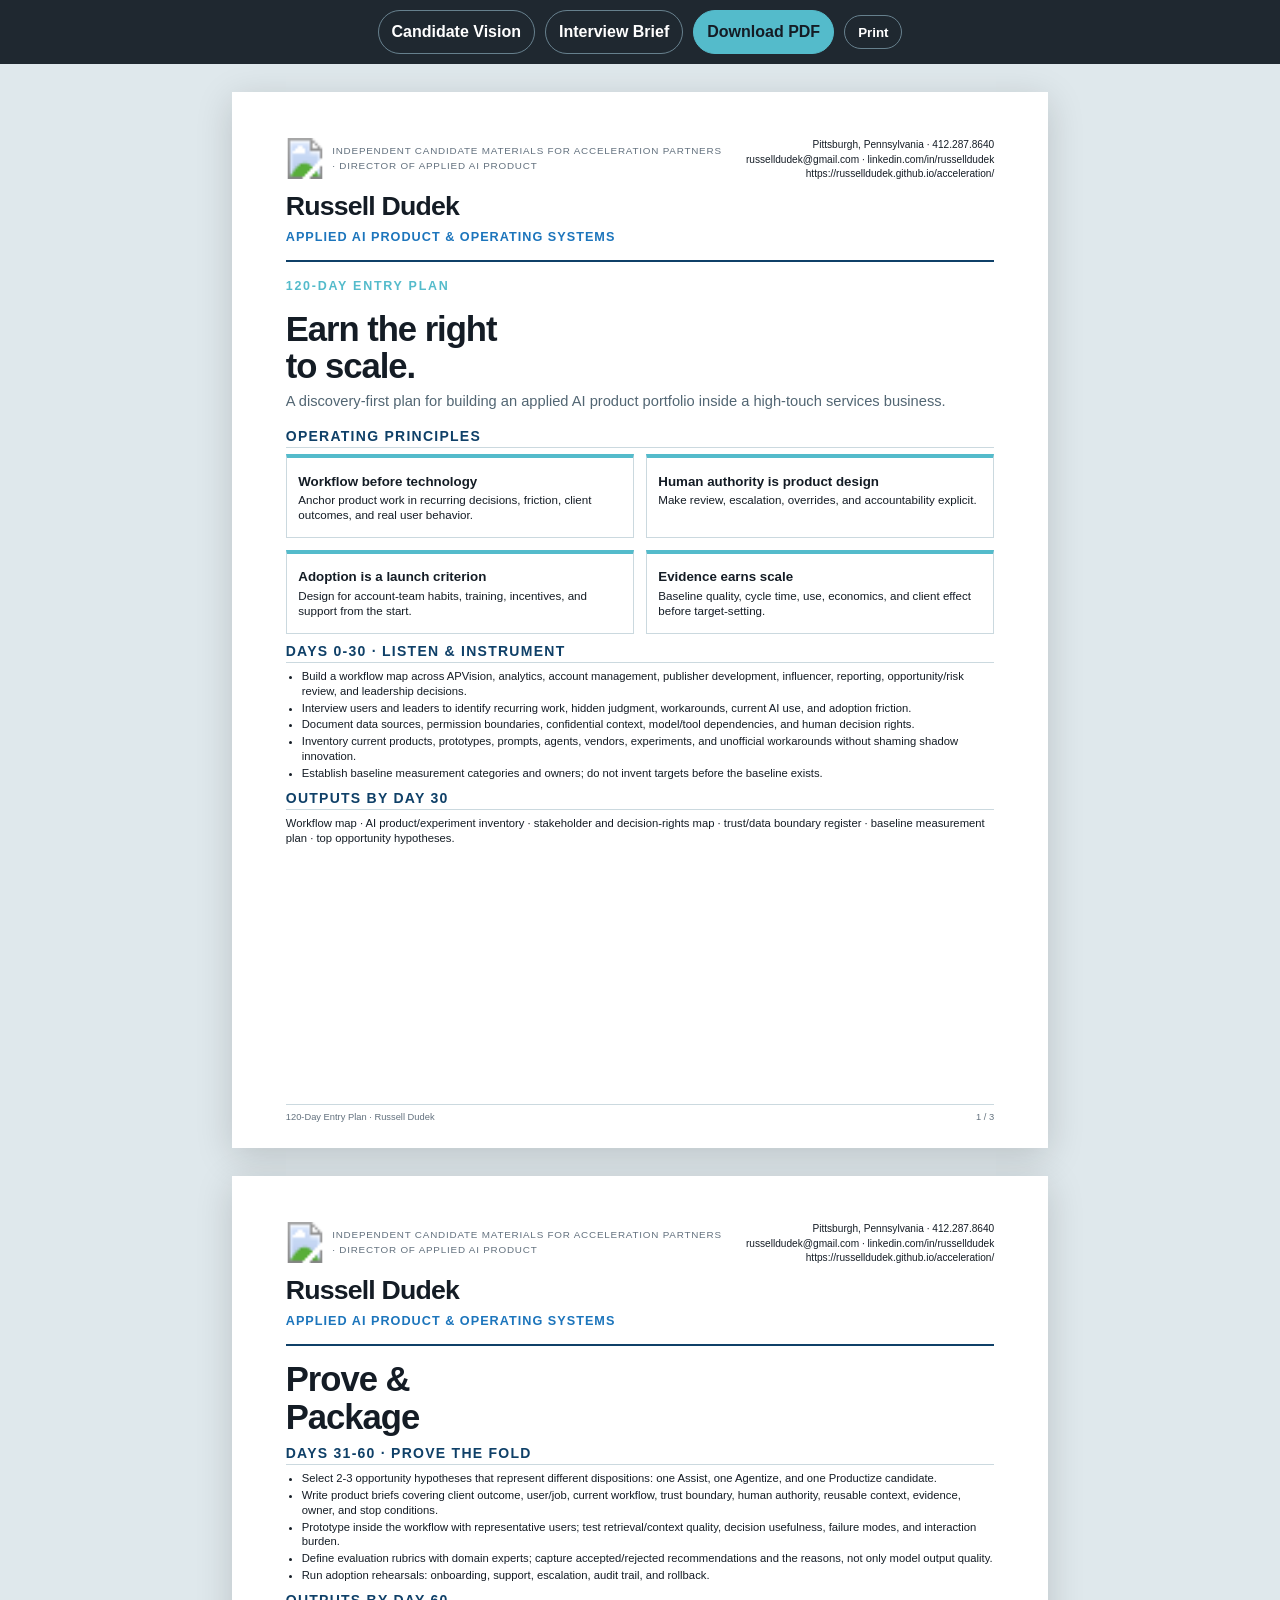
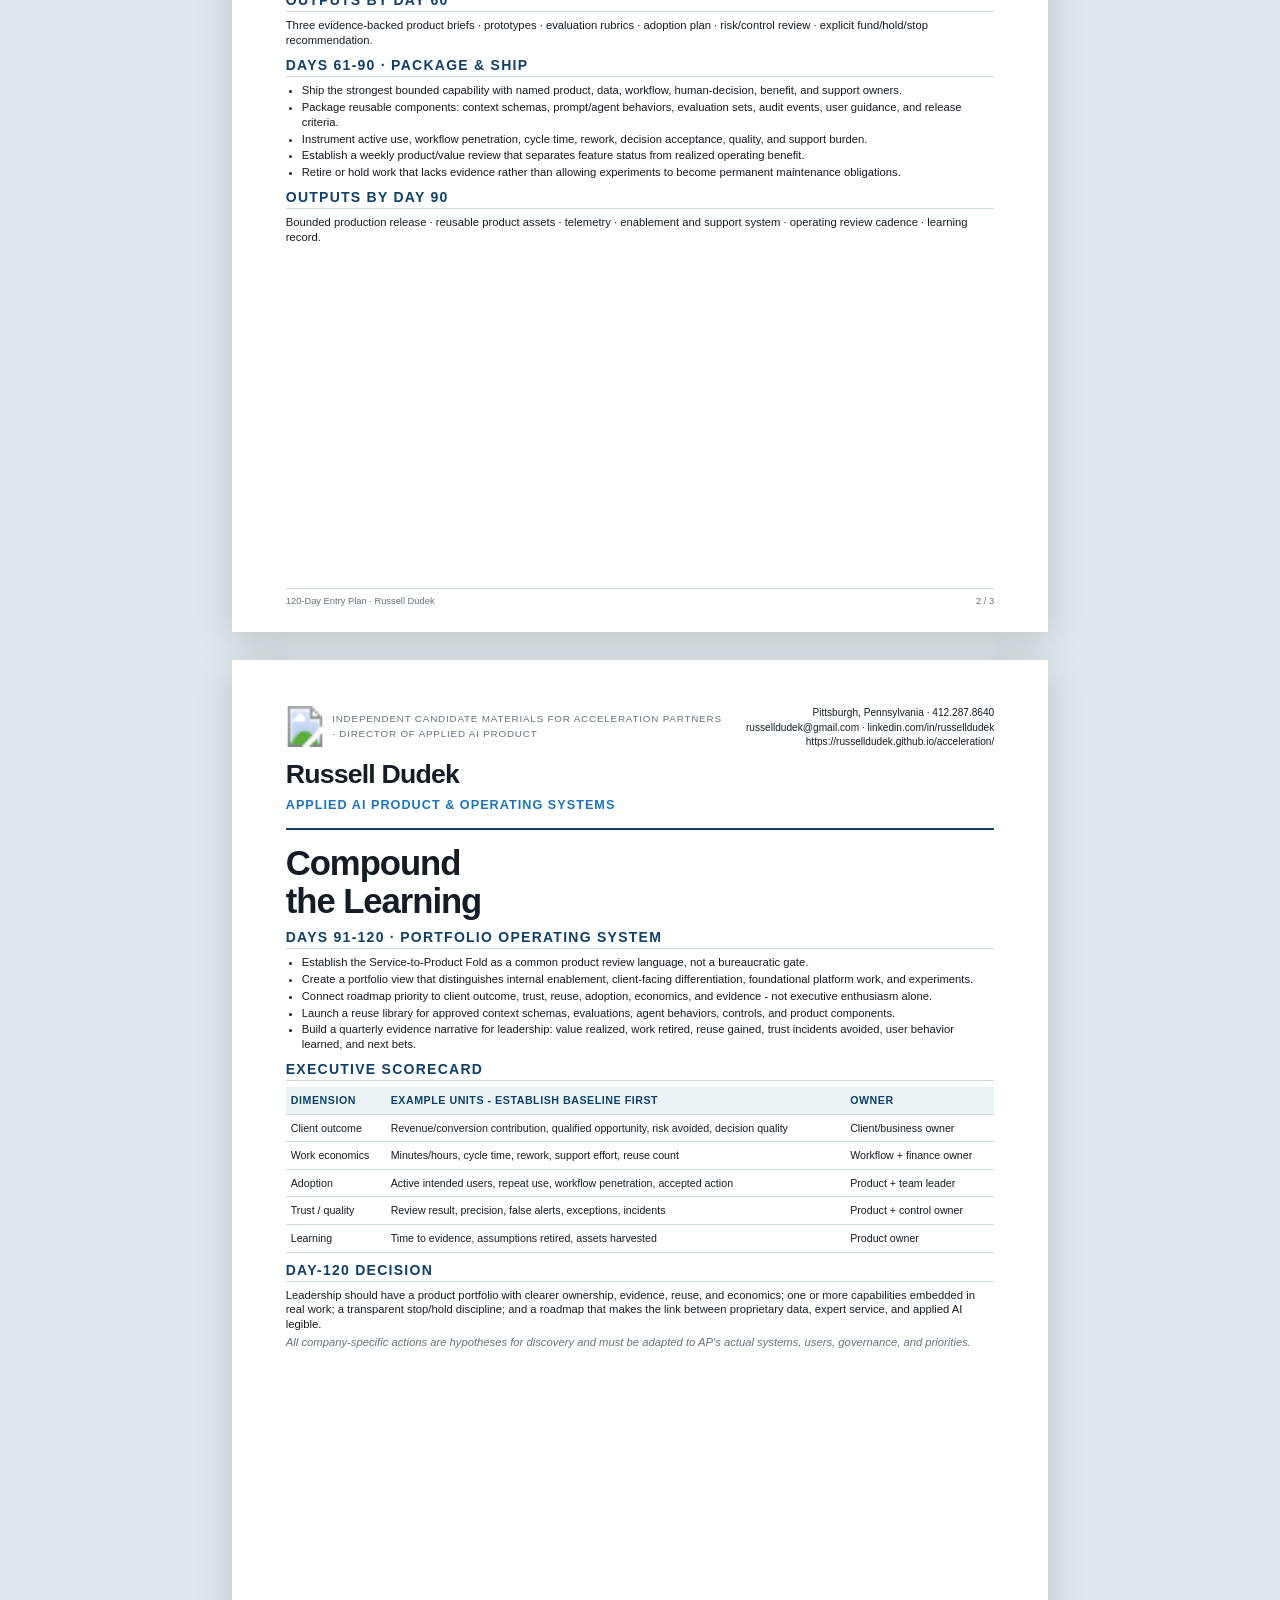
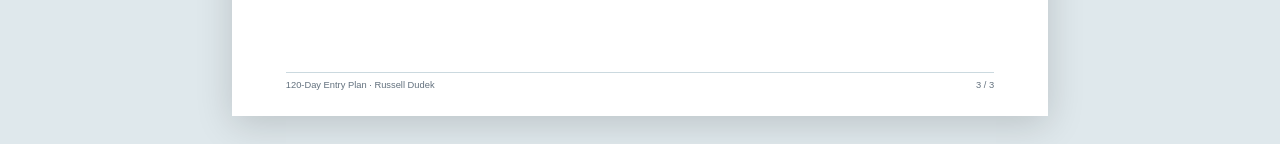
==== 120-day-plan.html @ 268d66cc "Add 120-day entry plan route" ====
<!doctype html><html lang="en"><head><meta charset="utf-8"><meta name="viewport" content="width=device-width,initial-scale=1"><title>120-Day Entry Plan</title><link rel="stylesheet" href="brand-tokens.css"><link rel="stylesheet" href="styles.css"></head><body class="doc-body"><div class="doc-actions"><a href="index.html">Candidate Vision</a><a href="interview-brief.html">Interview Brief</a><a class="download" href="docs/russell-dudek-acceleration-partners-120-day-entry-plan.pdf">Download PDF</a><button onclick="window.print()">Print</button></div><main class="document-stack"><section class="doc-page"><header class="doc-header"><div><div class="doc-company"><img src="assets/brand/ap-logo-lockup.svg" alt=""><span>Independent candidate materials for Acceleration Partners · Director of Applied AI Product</span></div><div class="doc-name">Russell Dudek</div><div class="doc-role">APPLIED AI PRODUCT & OPERATING SYSTEMS</div></div><div class="doc-contact">Pittsburgh, Pennsylvania · <a href="tel:+14122878640">412.287.8640</a><br><a href="mailto:russelldudek@gmail.com">russelldudek@gmail.com</a> · <a href="https://www.linkedin.com/in/russelldudek">linkedin.com/in/russelldudek</a><br><a href="https://russelldudek.github.io/acceleration/">https://russelldudek.github.io/acceleration/</a></div></header><div class="eyebrow">120-Day Entry Plan</div><h1 class="report-title">Earn the right to scale.</h1><p class="report-deck">A discovery-first plan for building an applied AI product portfolio inside a high-touch services business.</p><h2>Operating Principles</h2><div class="report-grid"><div class="report-card"><h3>Workflow before technology</h3><p>Anchor product work in recurring decisions, friction, client outcomes, and real user behavior.</p></div><div class="report-card"><h3>Human authority is product design</h3><p>Make review, escalation, overrides, and accountability explicit.</p></div><div class="report-card"><h3>Adoption is a launch criterion</h3><p>Design for account-team habits, training, incentives, and support from the start.</p></div><div class="report-card"><h3>Evidence earns scale</h3><p>Baseline quality, cycle time, use, economics, and client effect before target-setting.</p></div></div><h2>Days 0-30 · Listen & Instrument</h2><ul><li>Build a workflow map across APVision, analytics, account management, publisher development, influencer, reporting, opportunity/risk review, and leadership decisions.</li><li>Interview users and leaders to identify recurring work, hidden judgment, workarounds, current AI use, and adoption friction.</li><li>Document data sources, permission boundaries, confidential context, model/tool dependencies, and human decision rights.</li><li>Inventory current products, prototypes, prompts, agents, vendors, experiments, and unofficial workarounds without shaming shadow innovation.</li><li>Establish baseline measurement categories and owners; do not invent targets before the baseline exists.</li></ul><h2>Outputs by Day 30</h2><p>Workflow map · AI product/experiment inventory · stakeholder and decision-rights map · trust/data boundary register · baseline measurement plan · top opportunity hypotheses.</p><div class="footer-page"><span>120-Day Entry Plan · Russell Dudek</span><span>1 / 3</span></div></section><section class="doc-page"><header class="doc-header"><div><div class="doc-company"><img src="assets/brand/ap-logo-lockup.svg" alt=""><span>Independent candidate materials for Acceleration Partners · Director of Applied AI Product</span></div><div class="doc-name">Russell Dudek</div><div class="doc-role">APPLIED AI PRODUCT & OPERATING SYSTEMS</div></div><div class="doc-contact">Pittsburgh, Pennsylvania · <a href="tel:+14122878640">412.287.8640</a><br><a href="mailto:russelldudek@gmail.com">russelldudek@gmail.com</a> · <a href="https://www.linkedin.com/in/russelldudek">linkedin.com/in/russelldudek</a><br><a href="https://russelldudek.github.io/acceleration/">https://russelldudek.github.io/acceleration/</a></div></header><h1 class="report-title">Prove & Package</h1><h2>Days 31-60 · Prove the Fold</h2><ul><li>Select 2-3 opportunity hypotheses that represent different dispositions: one Assist, one Agentize, and one Productize candidate.</li><li>Write product briefs covering client outcome, user/job, current workflow, trust boundary, human authority, reusable context, evidence, owner, and stop conditions.</li><li>Prototype inside the workflow with representative users; test retrieval/context quality, decision usefulness, failure modes, and interaction burden.</li><li>Define evaluation rubrics with domain experts; capture accepted/rejected recommendations and the reasons, not only model output quality.</li><li>Run adoption rehearsals: onboarding, support, escalation, audit trail, and rollback.</li></ul><h2>Outputs by Day 60</h2><p>Three evidence-backed product briefs · prototypes · evaluation rubrics · adoption plan · risk/control review · explicit fund/hold/stop recommendation.</p><h2>Days 61-90 · Package & Ship</h2><ul><li>Ship the strongest bounded capability with named product, data, workflow, human-decision, benefit, and support owners.</li><li>Package reusable components: context schemas, prompt/agent behaviors, evaluation sets, audit events, user guidance, and release criteria.</li><li>Instrument active use, workflow penetration, cycle time, rework, decision acceptance, quality, and support burden.</li><li>Establish a weekly product/value review that separates feature status from realized operating benefit.</li><li>Retire or hold work that lacks evidence rather than allowing experiments to become permanent maintenance obligations.</li></ul><h2>Outputs by Day 90</h2><p>Bounded production release · reusable product assets · telemetry · enablement and support system · operating review cadence · learning record.</p><div class="footer-page"><span>120-Day Entry Plan · Russell Dudek</span><span>2 / 3</span></div></section><section class="doc-page"><header class="doc-header"><div><div class="doc-company"><img src="assets/brand/ap-logo-lockup.svg" alt=""><span>Independent candidate materials for Acceleration Partners · Director of Applied AI Product</span></div><div class="doc-name">Russell Dudek</div><div class="doc-role">APPLIED AI PRODUCT & OPERATING SYSTEMS</div></div><div class="doc-contact">Pittsburgh, Pennsylvania · <a href="tel:+14122878640">412.287.8640</a><br><a href="mailto:russelldudek@gmail.com">russelldudek@gmail.com</a> · <a href="https://www.linkedin.com/in/russelldudek">linkedin.com/in/russelldudek</a><br><a href="https://russelldudek.github.io/acceleration/">https://russelldudek.github.io/acceleration/</a></div></header><h1 class="report-title">Compound the Learning</h1><h2>Days 91-120 · Portfolio Operating System</h2><ul><li>Establish the Service-to-Product Fold as a common product review language, not a bureaucratic gate.</li><li>Create a portfolio view that distinguishes internal enablement, client-facing differentiation, foundational platform work, and experiments.</li><li>Connect roadmap priority to client outcome, trust, reuse, adoption, economics, and evidence - not executive enthusiasm alone.</li><li>Launch a reuse library for approved context schemas, evaluations, agent behaviors, controls, and product components.</li><li>Build a quarterly evidence narrative for leadership: value realized, work retired, reuse gained, trust incidents avoided, user behavior learned, and next bets.</li></ul><h2>Executive Scorecard</h2><table class="mini-table"><tr><th>Dimension</th><th>Example units - establish baseline first</th><th>Owner</th></tr><tr><td>Client outcome</td><td>Revenue/conversion contribution, qualified opportunity, risk avoided, decision quality</td><td>Client/business owner</td></tr><tr><td>Work economics</td><td>Minutes/hours, cycle time, rework, support effort, reuse count</td><td>Workflow + finance owner</td></tr><tr><td>Adoption</td><td>Active intended users, repeat use, workflow penetration, accepted action</td><td>Product + team leader</td></tr><tr><td>Trust / quality</td><td>Review result, precision, false alerts, exceptions, incidents</td><td>Product + control owner</td></tr><tr><td>Learning</td><td>Time to evidence, assumptions retired, assets harvested</td><td>Product owner</td></tr></table><h2>Day-120 Decision</h2><p>Leadership should have a product portfolio with clearer ownership, evidence, reuse, and economics; one or more capabilities embedded in real work; a transparent stop/hold discipline; and a roadmap that makes the link between proprietary data, expert service, and applied AI legible.</p><p class="confidentiality-note">All company-specific actions are hypotheses for discovery and must be adapted to AP's actual systems, users, governance, and priorities.</p><div class="footer-page"><span>120-Day Entry Plan · Russell Dudek</span><span>3 / 3</span></div></section></main></body></html>
---- brand-tokens.css ----
:root {
  --ap-teal: #54bbcb; /* source-sampled from official site SVG/CSS */
  --ap-blue: #1c75bc; /* source-sampled from official site SVG/CSS */
  --ap-navy: #0f4068; /* source-sampled from official site SVG/CSS */
  --ap-ink: #141c25; /* source-sampled from official site SVG/CSS */
  --ap-red: #ee3d3a; /* source-sampled from official wordmark asset */
  --paper: #f7fafb;
  --white: #ffffff;
  --muted: #63717e;
  --line: #cbd9df;
  --campaign-gold: #e9b85b; /* candidate-original, subordinate role accent */
  --success: #187b63;
  --hold: #a45722;
  --shadow: 0 18px 50px rgba(15,64,104,.13);
  --radius: 18px;
  --font-display: "Avenir Next", "Century Gothic", "Trebuchet MS", sans-serif;
  --font-body: "Segoe UI", Arial, sans-serif;
  --font-mono: "SFMono-Regular", Consolas, monospace;
}
---- styles.css ----
*{box-sizing:border-box}html{scroll-behavior:smooth}body{margin:0;background:var(--paper);color:var(--ap-ink);font-family:var(--font-body);line-height:1.55}a{color:var(--ap-navy);text-underline-offset:3px}img{max-width:100%;height:auto}.skip-link{position:absolute;left:-9999px}.skip-link:focus{left:1rem;top:1rem;background:#fff;padding:.7rem 1rem;z-index:1000}.site-nav{position:sticky;top:0;z-index:50;background:rgba(247,250,251,.94);backdrop-filter:blur(14px);border-bottom:1px solid rgba(15,64,104,.12)}.nav-inner{max-width:1180px;margin:auto;display:flex;align-items:center;justify-content:space-between;padding:.72rem 1.25rem}.candidate-id{font-family:var(--font-display);font-weight:800;letter-spacing:.02em}.nav-links{display:flex;gap:.95rem;align-items:center;flex-wrap:wrap}.nav-links a{text-decoration:none;font-size:.86rem;font-weight:700}.nav-links .nav-cta{background:var(--ap-navy);color:#fff;padding:.55rem .82rem;border-radius:999px}.hero{background:var(--ap-ink);color:#fff;overflow:hidden;position:relative}.hero:before{content:"";position:absolute;inset:-25% -15% auto 45%;height:750px;background:radial-gradient(circle,rgba(84,187,203,.22),transparent 64%);pointer-events:none}.hero-grid{max-width:1180px;margin:auto;display:grid;grid-template-columns:minmax(0,1.02fr) minmax(380px,.98fr);gap:3rem;padding:4.8rem 1.25rem 5rem;align-items:center}.company-lockup{display:flex;align-items:center;gap:1.1rem;margin-bottom:2.1rem}.logo-card{background:#fff;border-radius:12px;padding:.75rem .85rem;width:150px;box-shadow:0 12px 30px rgba(0,0,0,.25)}.lockup-copy{font-size:.77rem;letter-spacing:.14em;text-transform:uppercase;color:#b8ced8}.eyebrow{font-family:var(--font-display);font-weight:800;letter-spacing:.14em;text-transform:uppercase;font-size:.78rem;color:var(--ap-teal)}h1,h2,h3{font-family:var(--font-display);line-height:1.08;margin:0 0 .6em}h1{font-size:clamp(2.85rem,6vw,5.8rem);letter-spacing:-.045em;max-width:11ch}.hero h1 em{font-style:normal;color:var(--ap-teal)}.lead{font-size:1.2rem;color:#dce8ed;max-width:59ch}.hero-note{margin-top:1.35rem;border-left:3px solid var(--campaign-gold);padding-left:1rem;color:#d7e4e8}.hero-actions{display:flex;gap:.75rem;flex-wrap:wrap;margin-top:1.8rem}.button{display:inline-flex;align-items:center;justify-content:center;gap:.45rem;text-decoration:none;border:1px solid transparent;border-radius:999px;padding:.77rem 1.05rem;font-weight:800;cursor:pointer;font:inherit}.button.primary{background:var(--ap-teal);color:var(--ap-ink)}.button.secondary{border-color:#6e8997;color:#fff;background:transparent}.button.light{background:#fff;color:var(--ap-navy)}.button.ghost{border-color:var(--line);background:#fff;color:var(--ap-navy)}.fold-stage{position:relative;min-height:520px;display:grid;place-items:center}.fold-sheet{width:min(430px,90vw);aspect-ratio:1.08;position:relative;perspective:1200px;filter:drop-shadow(0 26px 40px rgba(0,0,0,.35))}.fold-core{position:absolute;inset:23% 24%;background:#fff;color:var(--ap-ink);display:grid;place-items:center;text-align:center;border-radius:10px;padding:1rem;z-index:5;box-shadow:inset 0 0 0 2px rgba(15,64,104,.15)}.fold-core strong{font-family:var(--font-display);font-size:1.2rem}.fold-core span{font-size:.72rem;color:var(--muted);text-transform:uppercase;letter-spacing:.1em}.fold-face{position:absolute;width:52%;height:43%;display:flex;flex-direction:column;justify-content:space-between;padding:1rem;border:1px solid rgba(255,255,255,.35);backface-visibility:hidden;transition:transform .8s cubic-bezier(.2,.8,.2,1),opacity .4s,filter .4s}.fold-face b{font-family:var(--font-display);font-size:1rem}.fold-face small{font-size:.72rem}.face-a{left:24%;top:0;background:var(--ap-teal);color:var(--ap-ink);transform-origin:bottom center;transform:rotateX(26deg)}.face-b{right:0;top:28%;background:var(--ap-blue);color:#fff;transform-origin:left center;transform:rotateY(-32deg)}.face-c{left:24%;bottom:0;background:var(--campaign-gold);color:var(--ap-ink);transform-origin:top center;transform:rotateX(-28deg)}.face-d{left:0;top:28%;background:var(--ap-navy);color:#fff;transform-origin:right center;transform:rotateY(31deg)}.fold-sheet[data-result="human"] .face-b,.fold-sheet[data-result="human"] .face-c{filter:grayscale(.85);opacity:.42;transform:rotateY(0) scale(.92)}.fold-sheet[data-result="assist"] .face-c{filter:grayscale(.8);opacity:.5;transform:rotateX(0) scale(.94)}.fold-sheet[data-result="agentize"] .face-a,.fold-sheet[data-result="agentize"] .face-b,.fold-sheet[data-result="agentize"] .face-d{animation:breath 2.8s ease-in-out infinite}.fold-sheet[data-result="productize"] .fold-face{animation:locked 3.6s ease-in-out infinite}.resolution-chip{position:absolute;right:0;bottom:-2.2rem;background:#fff;color:var(--ap-ink);padding:.7rem .9rem;border-radius:999px;font-weight:900;font-family:var(--font-display);box-shadow:var(--shadow);z-index:8}.resolution-chip:before{content:"Disposition: ";color:var(--muted);font-weight:500}.section{padding:5.5rem 1.25rem}.section-inner{max-width:1120px;margin:auto}.section-head{display:grid;grid-template-columns:.55fr 1.2fr;gap:2rem;align-items:start;margin-bottom:2.8rem}.section-head h2{font-size:clamp(2rem,4vw,3.65rem);letter-spacing:-.03em}.section-head p{font-size:1.08rem;color:#536572;margin:0}.pressure-band{background:#fff}.tension-path{display:grid;grid-template-columns:repeat(5,1fr);gap:0;border-top:1px solid var(--line);border-bottom:1px solid var(--line)}.tension{padding:1.35rem 1.05rem;position:relative}.tension:not(:last-child){border-right:1px solid var(--line)}.tension .num{font-family:var(--font-mono);color:var(--ap-blue);font-weight:800;font-size:.76rem}.tension h3{font-size:1.02rem;margin:.65rem 0}.tension p{font-size:.88rem;color:var(--muted);margin:0}.mandate{background:linear-gradient(135deg,var(--ap-navy),#0b2c47);color:#fff}.mandate-grid{display:grid;grid-template-columns:1.15fr .85fr;gap:3rem}.mandate blockquote{font-family:var(--font-display);font-size:clamp(2rem,4.2vw,3.9rem);line-height:1.08;margin:0;letter-spacing:-.035em}.mandate blockquote span{color:var(--ap-teal)}.mandate-aside{border-left:1px solid #4b738c;padding-left:1.5rem}.mandate-aside p{color:#d4e2e9}.public-facts{display:grid;grid-template-columns:repeat(3,1fr);gap:.7rem;margin-top:1.5rem}.fact{background:rgba(255,255,255,.07);padding:1rem;border-radius:12px}.fact strong{display:block;font-family:var(--font-display);font-size:1.45rem;color:var(--campaign-gold)}.lab{background:#eaf3f6}.lab-shell{display:grid;grid-template-columns:280px 1fr;gap:1.4rem;align-items:stretch}.scenario-list{display:flex;flex-direction:column;gap:.65rem}.scenario{border:1px solid var(--line);background:#fff;color:var(--ap-ink);border-radius:12px;padding:.9rem;text-align:left;font-weight:800;cursor:pointer}.scenario[aria-selected="true"]{background:var(--ap-navy);color:#fff;border-color:var(--ap-navy);box-shadow:0 8px 24px rgba(15,64,104,.18)}.scenario-reset{margin-top:.3rem;border:0;background:transparent;color:var(--ap-navy);text-decoration:underline;text-underline-offset:3px;font-weight:800;padding:.55rem;cursor:pointer;text-align:left}.lab-output{background:#fff;border-radius:var(--radius);box-shadow:var(--shadow);padding:1.5rem;display:grid;grid-template-columns:1fr 230px;gap:1.35rem}.evidence-grid{display:grid;grid-template-columns:repeat(2,1fr);gap:.75rem}.evidence{border:1px solid var(--line);border-radius:12px;padding:.9rem}.evidence .label{font-size:.72rem;letter-spacing:.1em;text-transform:uppercase;color:var(--muted)}.evidence strong{display:block;margin-top:.3rem}.evidence[data-state="strong"]{border-left:5px solid var(--success)}.evidence[data-state="develop"]{border-left:5px solid var(--campaign-gold)}.evidence[data-state="weak"]{border-left:5px solid var(--ap-red)}.decision{background:var(--ap-ink);color:#fff;border-radius:14px;padding:1.1rem;display:flex;flex-direction:column;justify-content:space-between}.decision .decision-result{font-family:var(--font-display);font-size:1.65rem;color:var(--ap-teal)}.decision p{font-size:.88rem;color:#d1e0e5}.decision .assumption{font-size:.69rem;color:#9eb5c0;border-top:1px solid #435663;padding-top:.7rem}.scorecard{background:#fff}.score-grid{display:grid;grid-template-columns:repeat(3,1fr);gap:1rem}.score-item{border-top:4px solid var(--ap-teal);background:var(--paper);padding:1.25rem;border-radius:0 0 14px 14px}.score-item h3{font-size:1.05rem}.score-item p{color:var(--muted);font-size:.9rem}.proof-map{background:#f8fafb}.proof-trail{display:grid;grid-template-columns:1fr 1fr;gap:1.25rem}.proof-card{background:#fff;border-left:5px solid var(--ap-blue);padding:1.4rem;border-radius:0 14px 14px 0;box-shadow:0 10px 28px rgba(15,64,104,.08)}.proof-card .role{font-size:.73rem;text-transform:uppercase;letter-spacing:.1em;color:var(--ap-blue);font-weight:900}.proof-card h3{font-size:1.28rem;margin:.45rem 0}.proof-card p{color:#536572;margin:.4rem 0}.proof-card .transfer{font-size:.86rem;border-top:1px solid var(--line);padding-top:.75rem;margin-top:.8rem}.plan{background:var(--ap-ink);color:#fff}.plan-rail{display:grid;grid-template-columns:repeat(4,1fr);gap:.9rem}.phase{border-top:4px solid var(--ap-teal);background:#1d2933;padding:1.15rem;border-radius:0 0 14px 14px}.phase .days{font-family:var(--font-mono);color:var(--campaign-gold);font-size:.8rem}.phase h3{font-size:1.15rem;margin:.5rem 0}.phase p{font-size:.87rem;color:#cbdbe2}.objection{background:#fff}.objection-frame{display:grid;grid-template-columns:.75fr 1.25fr;gap:2rem;padding:2rem;border:1px solid var(--line);border-radius:20px;box-shadow:var(--shadow)}.objection-question{font-family:var(--font-display);font-weight:900;font-size:1.55rem;color:var(--ap-navy)}.objection-answer p{color:#536572}.questions{background:#eaf3f6}.question-list{counter-reset:q;display:grid;grid-template-columns:1fr 1fr;gap:1rem}.question{counter-increment:q;background:#fff;padding:1.25rem 1.25rem 1.25rem 3.65rem;border-radius:14px;position:relative}.question:before{content:counter(q,decimal-leading-zero);position:absolute;left:1.15rem;top:1.25rem;font-family:var(--font-mono);color:var(--ap-blue);font-weight:900}.question p{margin:0}.final-cta{background:var(--ap-navy);color:#fff;text-align:center}.final-cta h2{font-size:clamp(2.2rem,4vw,4rem)}.final-cta p{max-width:700px;margin:0 auto 1.5rem;color:#d7e6ec}.site-footer{background:#0b1922;color:#a8bec8;padding:2rem 1.25rem}.footer-inner{max-width:1120px;margin:auto;display:flex;justify-content:space-between;gap:1rem;flex-wrap:wrap;font-size:.82rem}.footer-inner a{color:#d8e8ee}.source-note{font-size:.75rem;color:var(--muted)}
/* document surfaces */
.doc-body{background:#dfe8ec}.doc-actions{position:sticky;top:0;z-index:40;background:rgba(20,28,37,.94);display:flex;gap:.65rem;justify-content:center;align-items:center;padding:.65rem;flex-wrap:wrap}.doc-actions a,.doc-actions button{color:#fff;text-decoration:none;background:transparent;border:1px solid #66808d;border-radius:999px;padding:.52rem .8rem;font-weight:800;cursor:pointer}.doc-actions .download{background:var(--ap-teal);color:var(--ap-ink);border-color:var(--ap-teal)}.document-stack{display:grid;gap:28px;justify-content:center;padding:28px}.doc-page{width:8.5in;min-height:11in;background:#fff;box-shadow:0 8px 35px rgba(0,0,0,.16);position:relative;padding:.48in .56in .48in}.doc-header{display:grid;grid-template-columns:1fr auto;gap:.25in;align-items:start;border-bottom:2px solid var(--ap-navy);padding-bottom:.13in;margin-bottom:.16in}.doc-name{font-family:var(--font-display);font-weight:900;font-size:20pt;letter-spacing:-.03em}.doc-role{font-family:var(--font-display);font-weight:800;font-size:9.5pt;color:var(--ap-blue);text-transform:uppercase;letter-spacing:.08em}.doc-contact{text-align:right;font-size:7.6pt;line-height:1.42}.doc-contact a{color:var(--ap-ink);text-decoration:none}.doc-company{display:flex;align-items:center;gap:.08in;margin-bottom:.08in;color:var(--muted);font-size:7.4pt;text-transform:uppercase;letter-spacing:.08em}.doc-company img{width:.42in;height:.42in;object-fit:contain}.doc-page h1{font-size:20pt}.doc-page h2{font-size:10.5pt;text-transform:uppercase;letter-spacing:.09em;color:var(--ap-navy);border-bottom:1px solid var(--line);padding-bottom:3px;margin:10px 0 6px}.doc-page h3{font-size:9.5pt;margin:5px 0 2px}.doc-page p,.doc-page li{font-size:8.45pt;line-height:1.32}.doc-page p{margin:3px 0}.doc-page ul{margin:3px 0 5px;padding-left:16px}.doc-page li{margin-bottom:2px}.summary-strip{background:#eaf3f6;border-left:4px solid var(--ap-teal);padding:8px 10px;margin-bottom:8px}.summary-strip p{font-size:8.7pt}.cap-grid{display:grid;grid-template-columns:repeat(3,1fr);gap:5px;margin-bottom:7px}.cap{border:1px solid var(--line);padding:5px 6px;border-radius:5px;font-size:7.6pt;font-weight:800;color:var(--ap-navy)}.experience{break-inside:avoid;margin-bottom:7px}.exp-head{display:flex;justify-content:space-between;gap:12px;align-items:baseline}.exp-head strong{font-family:var(--font-display);font-size:10pt}.exp-head span{font-size:7.7pt;color:var(--muted)}.exp-title{font-size:8.2pt;color:var(--ap-blue);font-weight:800}.two-col{display:grid;grid-template-columns:1.25fr .75fr;gap:.2in}.side-box{background:#f2f6f8;border-top:3px solid var(--ap-teal);padding:7px 8px;margin-bottom:7px;break-inside:avoid}.side-box h3{font-size:8.5pt;text-transform:uppercase;letter-spacing:.08em}.footer-page{position:absolute;bottom:.25in;left:.56in;right:.56in;display:flex;justify-content:space-between;border-top:1px solid var(--line);padding-top:5px;font-size:7pt;color:var(--muted)}.letter-body{font-size:10pt}.letter-body p{font-size:10pt;line-height:1.48;margin:0 0 9px}.letter-sign{margin-top:12px}.report-title{font-size:26pt!important;letter-spacing:-.03em;margin:.15in 0 .07in!important}.report-deck{font-size:11pt!important;color:#526673;margin-bottom:.18in!important}.report-grid{display:grid;grid-template-columns:1fr 1fr;gap:.12in}.report-card{border:1px solid var(--line);border-top:4px solid var(--ap-teal);padding:.12in;break-inside:avoid}.report-card h3{font-size:10pt}.report-card p,.report-card li{font-size:8.7pt}.mini-table{width:100%;border-collapse:collapse;font-size:8pt}.mini-table th,.mini-table td{border-bottom:1px solid var(--line);padding:5px;text-align:left;vertical-align:top}.mini-table th{background:#eaf3f6;color:var(--ap-navy);text-transform:uppercase;letter-spacing:.05em}.canvas-grid{display:grid;grid-template-columns:repeat(2,1fr);gap:.12in}.canvas-box{min-height:1.35in;border:1px solid var(--line);border-left:5px solid var(--ap-blue);padding:.12in}.canvas-box h3{font-size:10pt}.canvas-box p{color:var(--muted)}.disposition-row{display:grid;grid-template-columns:repeat(4,1fr);gap:.08in;margin-top:.12in}.disposition{padding:.1in;border-radius:7px;background:#eaf3f6;text-align:center;font-size:8pt;font-weight:900}.sources-list li{font-size:8pt;word-break:break-word}.confidentiality-note{font-size:7.5pt;color:var(--muted);font-style:italic}.blank-line{display:inline-block;border-bottom:1px solid #526673;min-width:1.1in;height:.14in;vertical-align:bottom}.blank-line.long{min-width:4.6in}.decision-fields{display:flex;gap:5px;align-items:end;flex-wrap:wrap}
@keyframes breath{0%,100%{filter:brightness(1);transform:scale(1)}50%{filter:brightness(1.12);transform:scale(1.015)}}@keyframes locked{0%,100%{filter:saturate(1)}50%{filter:saturate(1.25)}}
@media(max-width:900px){.document-stack{display:block;padding:12px}.doc-page{width:100%;min-height:auto;box-shadow:none;margin:0 0 18px;padding:32px 28px}.footer-page{position:static;margin-top:20px}.hero-grid,.section-head,.mandate-grid,.lab-shell,.objection-frame{grid-template-columns:1fr}.hero-grid{padding-top:3rem}.fold-stage{min-height:460px}.tension-path{grid-template-columns:1fr}.tension:not(:last-child){border-right:0;border-bottom:1px solid var(--line)}.score-grid,.plan-rail{grid-template-columns:1fr 1fr}.proof-trail,.question-list{grid-template-columns:1fr}.lab-output{grid-template-columns:1fr}.scenario-list{display:grid;grid-template-columns:repeat(2,1fr)}}
@media(max-width:620px){.blank-line.long{min-width:100%;}.decision-fields{display:block}.decision-fields .blank-line{display:block;margin:4px 0 8px;min-width:100%}.nav-links a:not(.nav-cta){display:none}.hero-grid{grid-template-columns:1fr}.hero{min-height:auto}.fold-stage{min-height:390px}.fold-sheet{width:310px}.company-lockup{align-items:flex-start}.logo-card{width:118px}.section{padding:4rem 1rem}.score-grid,.plan-rail,.scenario-list,.evidence-grid,.public-facts{grid-template-columns:1fr}.doc-actions{position:relative}.document-stack{display:block;padding:0}.doc-page{width:100%;min-height:auto;box-shadow:none;padding:22px 18px;margin:0 0 18px}.doc-header{grid-template-columns:1fr}.doc-contact{text-align:left}.footer-page{position:static;margin-top:20px}.two-col,.report-grid,.canvas-grid,.disposition-row{grid-template-columns:1fr}.cap-grid{grid-template-columns:1fr 1fr}}
@media(prefers-reduced-motion:reduce){html{scroll-behavior:auto}.fold-face{transition:none!important;animation:none!important}.fold-sheet[data-result] .fold-face{animation:none!important}}
@media print{@page{size:Letter;margin:0}body.doc-body{background:#fff}.doc-actions{display:none!important}.document-stack{display:block;padding:0}.doc-page{width:8.5in;height:11in;min-height:11in;max-height:11in;box-shadow:none;margin:0;page-break-after:always;overflow:hidden}.doc-page:last-child{page-break-after:auto}.site-nav{display:none}.no-print{display:none!important}}
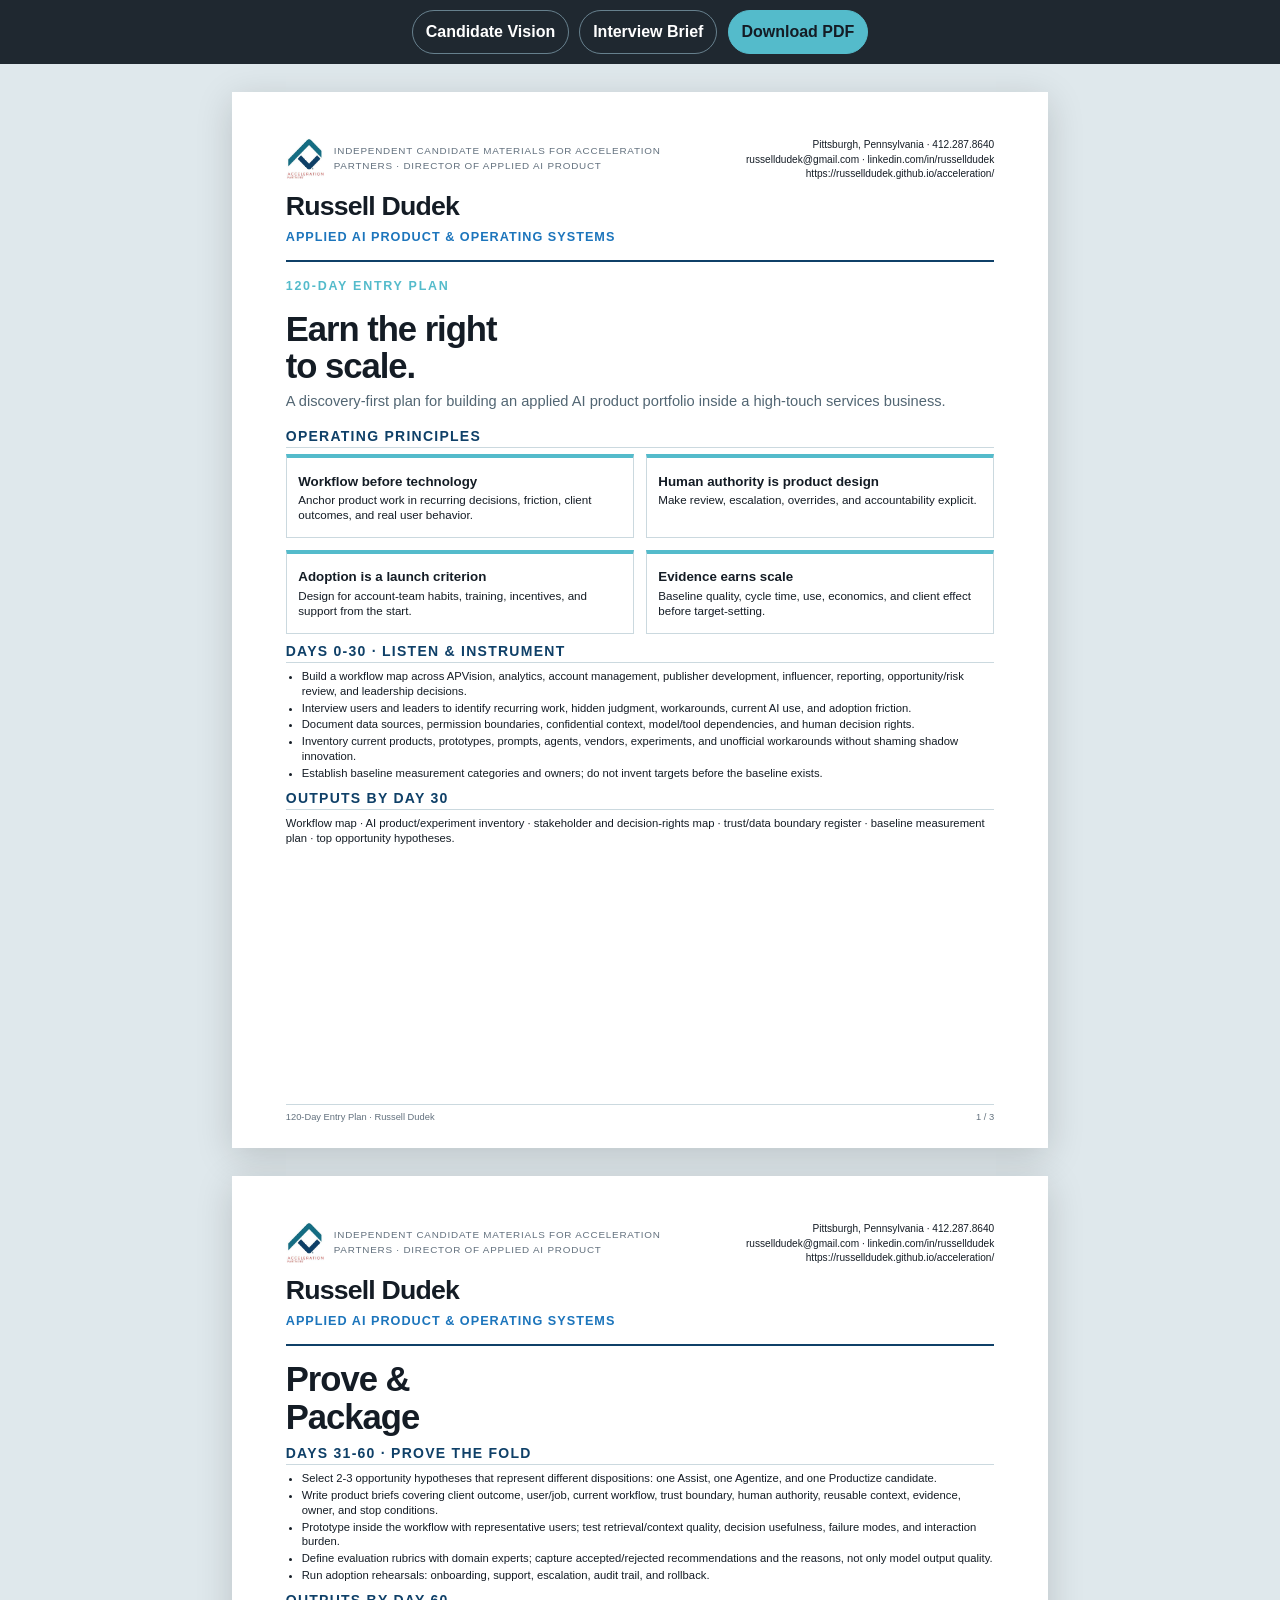
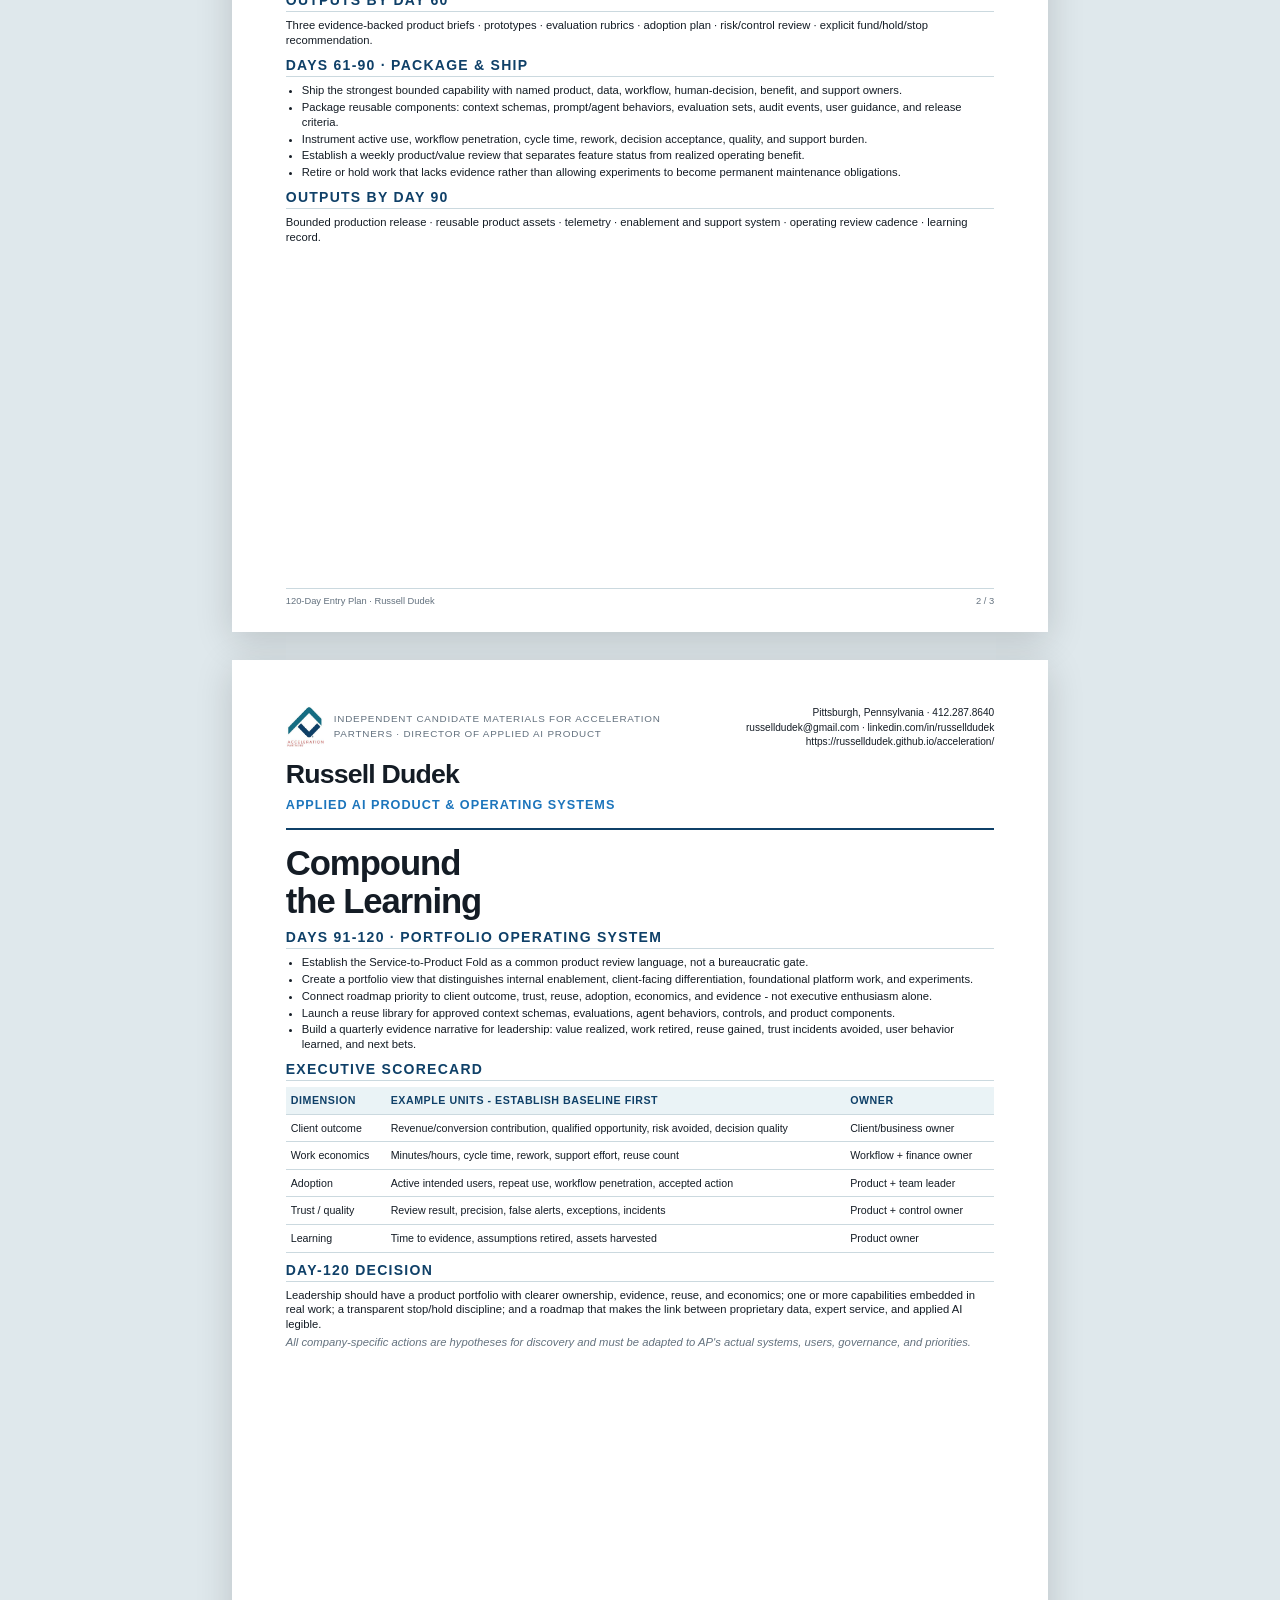
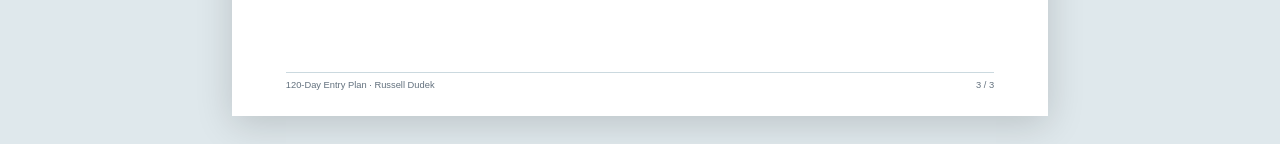
==== commit 35419b68: "Align document downloads and resume PDF" ====
--- a/120-day-plan.html
+++ b/120-day-plan.html
@@ -1 +1 @@
-<!doctype html><html lang="en"><head><meta charset="utf-8"><meta name="viewport" content="width=device-width,initial-scale=1"><title>120-Day Entry Plan</title><link rel="stylesheet" href="brand-tokens.css"><link rel="stylesheet" href="styles.css"></head><body class="doc-body"><div class="doc-actions"><a href="index.html">Candidate Vision</a><a href="interview-brief.html">Interview Brief</a><a class="download" href="docs/russell-dudek-acceleration-partners-120-day-entry-plan.pdf">Download PDF</a><button onclick="window.print()">Print</button></div><main class="document-stack"><section class="doc-page"><header class="doc-header"><div><div class="doc-company"><img src="assets/brand/ap-logo-lockup.svg" alt=""><span>Independent candidate materials for Acceleration Partners · Director of Applied AI Product</span></div><div class="doc-name">Russell Dudek</div><div class="doc-role">APPLIED AI PRODUCT & OPERATING SYSTEMS</div></div><div class="doc-contact">Pittsburgh, Pennsylvania · <a href="tel:+14122878640">412.287.8640</a><br><a href="mailto:russelldudek@gmail.com">russelldudek@gmail.com</a> · <a href="https://www.linkedin.com/in/russelldudek">linkedin.com/in/russelldudek</a><br><a href="https://russelldudek.github.io/acceleration/">https://russelldudek.github.io/acceleration/</a></div></header><div class="eyebrow">120-Day Entry Plan</div><h1 class="report-title">Earn the right to scale.</h1><p class="report-deck">A discovery-first plan for building an applied AI product portfolio inside a high-touch services business.</p><h2>Operating Principles</h2><div class="report-grid"><div class="report-card"><h3>Workflow before technology</h3><p>Anchor product work in recurring decisions, friction, client outcomes, and real user behavior.</p></div><div class="report-card"><h3>Human authority is product design</h3><p>Make review, escalation, overrides, and accountability explicit.</p></div><div class="report-card"><h3>Adoption is a launch criterion</h3><p>Design for account-team habits, training, incentives, and support from the start.</p></div><div class="report-card"><h3>Evidence earns scale</h3><p>Baseline quality, cycle time, use, economics, and client effect before target-setting.</p></div></div><h2>Days 0-30 · Listen & Instrument</h2><ul><li>Build a workflow map across APVision, analytics, account management, publisher development, influencer, reporting, opportunity/risk review, and leadership decisions.</li><li>Interview users and leaders to identify recurring work, hidden judgment, workarounds, current AI use, and adoption friction.</li><li>Document data sources, permission boundaries, confidential context, model/tool dependencies, and human decision rights.</li><li>Inventory current products, prototypes, prompts, agents, vendors, experiments, and unofficial workarounds without shaming shadow innovation.</li><li>Establish baseline measurement categories and owners; do not invent targets before the baseline exists.</li></ul><h2>Outputs by Day 30</h2><p>Workflow map · AI product/experiment inventory · stakeholder and decision-rights map · trust/data boundary register · baseline measurement plan · top opportunity hypotheses.</p><div class="footer-page"><span>120-Day Entry Plan · Russell Dudek</span><span>1 / 3</span></div></section><section class="doc-page"><header class="doc-header"><div><div class="doc-company"><img src="assets/brand/ap-logo-lockup.svg" alt=""><span>Independent candidate materials for Acceleration Partners · Director of Applied AI Product</span></div><div class="doc-name">Russell Dudek</div><div class="doc-role">APPLIED AI PRODUCT & OPERATING SYSTEMS</div></div><div class="doc-contact">Pittsburgh, Pennsylvania · <a href="tel:+14122878640">412.287.8640</a><br><a href="mailto:russelldudek@gmail.com">russelldudek@gmail.com</a> · <a href="https://www.linkedin.com/in/russelldudek">linkedin.com/in/russelldudek</a><br><a href="https://russelldudek.github.io/acceleration/">https://russelldudek.github.io/acceleration/</a></div></header><h1 class="report-title">Prove & Package</h1><h2>Days 31-60 · Prove the Fold</h2><ul><li>Select 2-3 opportunity hypotheses that represent different dispositions: one Assist, one Agentize, and one Productize candidate.</li><li>Write product briefs covering client outcome, user/job, current workflow, trust boundary, human authority, reusable context, evidence, owner, and stop conditions.</li><li>Prototype inside the workflow with representative users; test retrieval/context quality, decision usefulness, failure modes, and interaction burden.</li><li>Define evaluation rubrics with domain experts; capture accepted/rejected recommendations and the reasons, not only model output quality.</li><li>Run adoption rehearsals: onboarding, support, escalation, audit trail, and rollback.</li></ul><h2>Outputs by Day 60</h2><p>Three evidence-backed product briefs · prototypes · evaluation rubrics · adoption plan · risk/control review · explicit fund/hold/stop recommendation.</p><h2>Days 61-90 · Package & Ship</h2><ul><li>Ship the strongest bounded capability with named product, data, workflow, human-decision, benefit, and support owners.</li><li>Package reusable components: context schemas, prompt/agent behaviors, evaluation sets, audit events, user guidance, and release criteria.</li><li>Instrument active use, workflow penetration, cycle time, rework, decision acceptance, quality, and support burden.</li><li>Establish a weekly product/value review that separates feature status from realized operating benefit.</li><li>Retire or hold work that lacks evidence rather than allowing experiments to become permanent maintenance obligations.</li></ul><h2>Outputs by Day 90</h2><p>Bounded production release · reusable product assets · telemetry · enablement and support system · operating review cadence · learning record.</p><div class="footer-page"><span>120-Day Entry Plan · Russell Dudek</span><span>2 / 3</span></div></section><section class="doc-page"><header class="doc-header"><div><div class="doc-company"><img src="assets/brand/ap-logo-lockup.svg" alt=""><span>Independent candidate materials for Acceleration Partners · Director of Applied AI Product</span></div><div class="doc-name">Russell Dudek</div><div class="doc-role">APPLIED AI PRODUCT & OPERATING SYSTEMS</div></div><div class="doc-contact">Pittsburgh, Pennsylvania · <a href="tel:+14122878640">412.287.8640</a><br><a href="mailto:russelldudek@gmail.com">russelldudek@gmail.com</a> · <a href="https://www.linkedin.com/in/russelldudek">linkedin.com/in/russelldudek</a><br><a href="https://russelldudek.github.io/acceleration/">https://russelldudek.github.io/acceleration/</a></div></header><h1 class="report-title">Compound the Learning</h1><h2>Days 91-120 · Portfolio Operating System</h2><ul><li>Establish the Service-to-Product Fold as a common product review language, not a bureaucratic gate.</li><li>Create a portfolio view that distinguishes internal enablement, client-facing differentiation, foundational platform work, and experiments.</li><li>Connect roadmap priority to client outcome, trust, reuse, adoption, economics, and evidence - not executive enthusiasm alone.</li><li>Launch a reuse library for approved context schemas, evaluations, agent behaviors, controls, and product components.</li><li>Build a quarterly evidence narrative for leadership: value realized, work retired, reuse gained, trust incidents avoided, user behavior learned, and next bets.</li></ul><h2>Executive Scorecard</h2><table class="mini-table"><tr><th>Dimension</th><th>Example units - establish baseline first</th><th>Owner</th></tr><tr><td>Client outcome</td><td>Revenue/conversion contribution, qualified opportunity, risk avoided, decision quality</td><td>Client/business owner</td></tr><tr><td>Work economics</td><td>Minutes/hours, cycle time, rework, support effort, reuse count</td><td>Workflow + finance owner</td></tr><tr><td>Adoption</td><td>Active intended users, repeat use, workflow penetration, accepted action</td><td>Product + team leader</td></tr><tr><td>Trust / quality</td><td>Review result, precision, false alerts, exceptions, incidents</td><td>Product + control owner</td></tr><tr><td>Learning</td><td>Time to evidence, assumptions retired, assets harvested</td><td>Product owner</td></tr></table><h2>Day-120 Decision</h2><p>Leadership should have a product portfolio with clearer ownership, evidence, reuse, and economics; one or more capabilities embedded in real work; a transparent stop/hold discipline; and a roadmap that makes the link between proprietary data, expert service, and applied AI legible.</p><p class="confidentiality-note">All company-specific actions are hypotheses for discovery and must be adapted to AP's actual systems, users, governance, and priorities.</p><div class="footer-page"><span>120-Day Entry Plan · Russell Dudek</span><span>3 / 3</span></div></section></main></body></html>+<!doctype html><html lang="en"><head><meta charset="utf-8"><meta name="viewport" content="width=device-width,initial-scale=1"><title>120-Day Entry Plan</title><link rel="stylesheet" href="brand-tokens.css"><link rel="stylesheet" href="styles.css"></head><body class="doc-body"><div class="doc-actions"><a href="index.html">Candidate Vision</a><a href="interview-brief.html">Interview Brief</a><a class="download" href="docs/russell-dudek-acceleration-partners-120-day-entry-plan.pdf" download="Russell-Dudek-Acceleration-Partners-120-Day-Plan.pdf">Download PDF</a></div><main class="document-stack"><section class="doc-page"><header class="doc-header"><div><div class="doc-company"><img src="assets/brand/ap-logo-lockup.svg" alt=""><span>Independent candidate materials for Acceleration Partners · Director of Applied AI Product</span></div><div class="doc-name">Russell Dudek</div><div class="doc-role">APPLIED AI PRODUCT & OPERATING SYSTEMS</div></div><div class="doc-contact">Pittsburgh, Pennsylvania · <a href="tel:+14122878640">412.287.8640</a><br><a href="mailto:russelldudek@gmail.com">russelldudek@gmail.com</a> · <a href="https://www.linkedin.com/in/russelldudek">linkedin.com/in/russelldudek</a><br><a href="https://russelldudek.github.io/acceleration/">https://russelldudek.github.io/acceleration/</a></div></header><div class="eyebrow">120-Day Entry Plan</div><h1 class="report-title">Earn the right to scale.</h1><p class="report-deck">A discovery-first plan for building an applied AI product portfolio inside a high-touch services business.</p><h2>Operating Principles</h2><div class="report-grid"><div class="report-card"><h3>Workflow before technology</h3><p>Anchor product work in recurring decisions, friction, client outcomes, and real user behavior.</p></div><div class="report-card"><h3>Human authority is product design</h3><p>Make review, escalation, overrides, and accountability explicit.</p></div><div class="report-card"><h3>Adoption is a launch criterion</h3><p>Design for account-team habits, training, incentives, and support from the start.</p></div><div class="report-card"><h3>Evidence earns scale</h3><p>Baseline quality, cycle time, use, economics, and client effect before target-setting.</p></div></div><h2>Days 0-30 · Listen & Instrument</h2><ul><li>Build a workflow map across APVision, analytics, account management, publisher development, influencer, reporting, opportunity/risk review, and leadership decisions.</li><li>Interview users and leaders to identify recurring work, hidden judgment, workarounds, current AI use, and adoption friction.</li><li>Document data sources, permission boundaries, confidential context, model/tool dependencies, and human decision rights.</li><li>Inventory current products, prototypes, prompts, agents, vendors, experiments, and unofficial workarounds without shaming shadow innovation.</li><li>Establish baseline measurement categories and owners; do not invent targets before the baseline exists.</li></ul><h2>Outputs by Day 30</h2><p>Workflow map · AI product/experiment inventory · stakeholder and decision-rights map · trust/data boundary register · baseline measurement plan · top opportunity hypotheses.</p><div class="footer-page"><span>120-Day Entry Plan · Russell Dudek</span><span>1 / 3</span></div></section><section class="doc-page"><header class="doc-header"><div><div class="doc-company"><img src="assets/brand/ap-logo-lockup.svg" alt=""><span>Independent candidate materials for Acceleration Partners · Director of Applied AI Product</span></div><div class="doc-name">Russell Dudek</div><div class="doc-role">APPLIED AI PRODUCT & OPERATING SYSTEMS</div></div><div class="doc-contact">Pittsburgh, Pennsylvania · <a href="tel:+14122878640">412.287.8640</a><br><a href="mailto:russelldudek@gmail.com">russelldudek@gmail.com</a> · <a href="https://www.linkedin.com/in/russelldudek">linkedin.com/in/russelldudek</a><br><a href="https://russelldudek.github.io/acceleration/">https://russelldudek.github.io/acceleration/</a></div></header><h1 class="report-title">Prove & Package</h1><h2>Days 31-60 · Prove the Fold</h2><ul><li>Select 2-3 opportunity hypotheses that represent different dispositions: one Assist, one Agentize, and one Productize candidate.</li><li>Write product briefs covering client outcome, user/job, current workflow, trust boundary, human authority, reusable context, evidence, owner, and stop conditions.</li><li>Prototype inside the workflow with representative users; test retrieval/context quality, decision usefulness, failure modes, and interaction burden.</li><li>Define evaluation rubrics with domain experts; capture accepted/rejected recommendations and the reasons, not only model output quality.</li><li>Run adoption rehearsals: onboarding, support, escalation, audit trail, and rollback.</li></ul><h2>Outputs by Day 60</h2><p>Three evidence-backed product briefs · prototypes · evaluation rubrics · adoption plan · risk/control review · explicit fund/hold/stop recommendation.</p><h2>Days 61-90 · Package & Ship</h2><ul><li>Ship the strongest bounded capability with named product, data, workflow, human-decision, benefit, and support owners.</li><li>Package reusable components: context schemas, prompt/agent behaviors, evaluation sets, audit events, user guidance, and release criteria.</li><li>Instrument active use, workflow penetration, cycle time, rework, decision acceptance, quality, and support burden.</li><li>Establish a weekly product/value review that separates feature status from realized operating benefit.</li><li>Retire or hold work that lacks evidence rather than allowing experiments to become permanent maintenance obligations.</li></ul><h2>Outputs by Day 90</h2><p>Bounded production release · reusable product assets · telemetry · enablement and support system · operating review cadence · learning record.</p><div class="footer-page"><span>120-Day Entry Plan · Russell Dudek</span><span>2 / 3</span></div></section><section class="doc-page"><header class="doc-header"><div><div class="doc-company"><img src="assets/brand/ap-logo-lockup.svg" alt=""><span>Independent candidate materials for Acceleration Partners · Director of Applied AI Product</span></div><div class="doc-name">Russell Dudek</div><div class="doc-role">APPLIED AI PRODUCT & OPERATING SYSTEMS</div></div><div class="doc-contact">Pittsburgh, Pennsylvania · <a href="tel:+14122878640">412.287.8640</a><br><a href="mailto:russelldudek@gmail.com">russelldudek@gmail.com</a> · <a href="https://www.linkedin.com/in/russelldudek">linkedin.com/in/russelldudek</a><br><a href="https://russelldudek.github.io/acceleration/">https://russelldudek.github.io/acceleration/</a></div></header><h1 class="report-title">Compound the Learning</h1><h2>Days 91-120 · Portfolio Operating System</h2><ul><li>Establish the Service-to-Product Fold as a common product review language, not a bureaucratic gate.</li><li>Create a portfolio view that distinguishes internal enablement, client-facing differentiation, foundational platform work, and experiments.</li><li>Connect roadmap priority to client outcome, trust, reuse, adoption, economics, and evidence - not executive enthusiasm alone.</li><li>Launch a reuse library for approved context schemas, evaluations, agent behaviors, controls, and product components.</li><li>Build a quarterly evidence narrative for leadership: value realized, work retired, reuse gained, trust incidents avoided, user behavior learned, and next bets.</li></ul><h2>Executive Scorecard</h2><table class="mini-table"><tr><th>Dimension</th><th>Example units - establish baseline first</th><th>Owner</th></tr><tr><td>Client outcome</td><td>Revenue/conversion contribution, qualified opportunity, risk avoided, decision quality</td><td>Client/business owner</td></tr><tr><td>Work economics</td><td>Minutes/hours, cycle time, rework, support effort, reuse count</td><td>Workflow + finance owner</td></tr><tr><td>Adoption</td><td>Active intended users, repeat use, workflow penetration, accepted action</td><td>Product + team leader</td></tr><tr><td>Trust / quality</td><td>Review result, precision, false alerts, exceptions, incidents</td><td>Product + control owner</td></tr><tr><td>Learning</td><td>Time to evidence, assumptions retired, assets harvested</td><td>Product owner</td></tr></table><h2>Day-120 Decision</h2><p>Leadership should have a product portfolio with clearer ownership, evidence, reuse, and economics; one or more capabilities embedded in real work; a transparent stop/hold discipline; and a roadmap that makes the link between proprietary data, expert service, and applied AI legible.</p><p class="confidentiality-note">All company-specific actions are hypotheses for discovery and must be adapted to AP's actual systems, users, governance, and priorities.</p><div class="footer-page"><span>120-Day Entry Plan · Russell Dudek</span><span>3 / 3</span></div></section></main></body></html>
--- a/brand-tokens.css
+++ b/brand-tokens.css
@@ -16,4 +16,5 @@
   --font-display: "Avenir Next", "Century Gothic", "Trebuchet MS", sans-serif;
   --font-body: "Segoe UI", Arial, sans-serif;
   --font-mono: "SFMono-Regular", Consolas, monospace;
+  --ap-logo-image: url("[data-uri]");
 }
--- a/styles.css
+++ b/styles.css
@@ -7,3 +7,8 @@
 @media(max-width:620px){.blank-line.long{min-width:100%;}.decision-fields{display:block}.decision-fields .blank-line{display:block;margin:4px 0 8px;min-width:100%}.nav-links a:not(.nav-cta){display:none}.hero-grid{grid-template-columns:1fr}.hero{min-height:auto}.fold-stage{min-height:390px}.fold-sheet{width:310px}.company-lockup{align-items:flex-start}.logo-card{width:118px}.section{padding:4rem 1rem}.score-grid,.plan-rail,.scenario-list,.evidence-grid,.public-facts{grid-template-columns:1fr}.doc-actions{position:relative}.document-stack{display:block;padding:0}.doc-page{width:100%;min-height:auto;box-shadow:none;padding:22px 18px;margin:0 0 18px}.doc-header{grid-template-columns:1fr}.doc-contact{text-align:left}.footer-page{position:static;margin-top:20px}.two-col,.report-grid,.canvas-grid,.disposition-row{grid-template-columns:1fr}.cap-grid{grid-template-columns:1fr 1fr}}
 @media(prefers-reduced-motion:reduce){html{scroll-behavior:auto}.fold-face{transition:none!important;animation:none!important}.fold-sheet[data-result] .fold-face{animation:none!important}}
 @media print{@page{size:Letter;margin:0}body.doc-body{background:#fff}.doc-actions{display:none!important}.document-stack{display:block;padding:0}.doc-page{width:8.5in;height:11in;min-height:11in;max-height:11in;box-shadow:none;margin:0;page-break-after:always;overflow:hidden}.doc-page:last-child{page-break-after:auto}.site-nav{display:none}.no-print{display:none!important}}
+
+/* BROWSER_SAFE_AP_LOGO: direct data-image rendering avoids nested SVG resource failures. */
+.logo-card img,.doc-company img{display:none}
+.logo-card::before{content:"";display:block;width:100%;aspect-ratio:250/260;background-image:var(--ap-logo-image);background-position:center;background-repeat:no-repeat;background-size:contain}
+.doc-company::before{content:"";display:block;flex:0 0 .42in;width:.42in;height:.42in;background-image:var(--ap-logo-image);background-position:center;background-repeat:no-repeat;background-size:contain}
